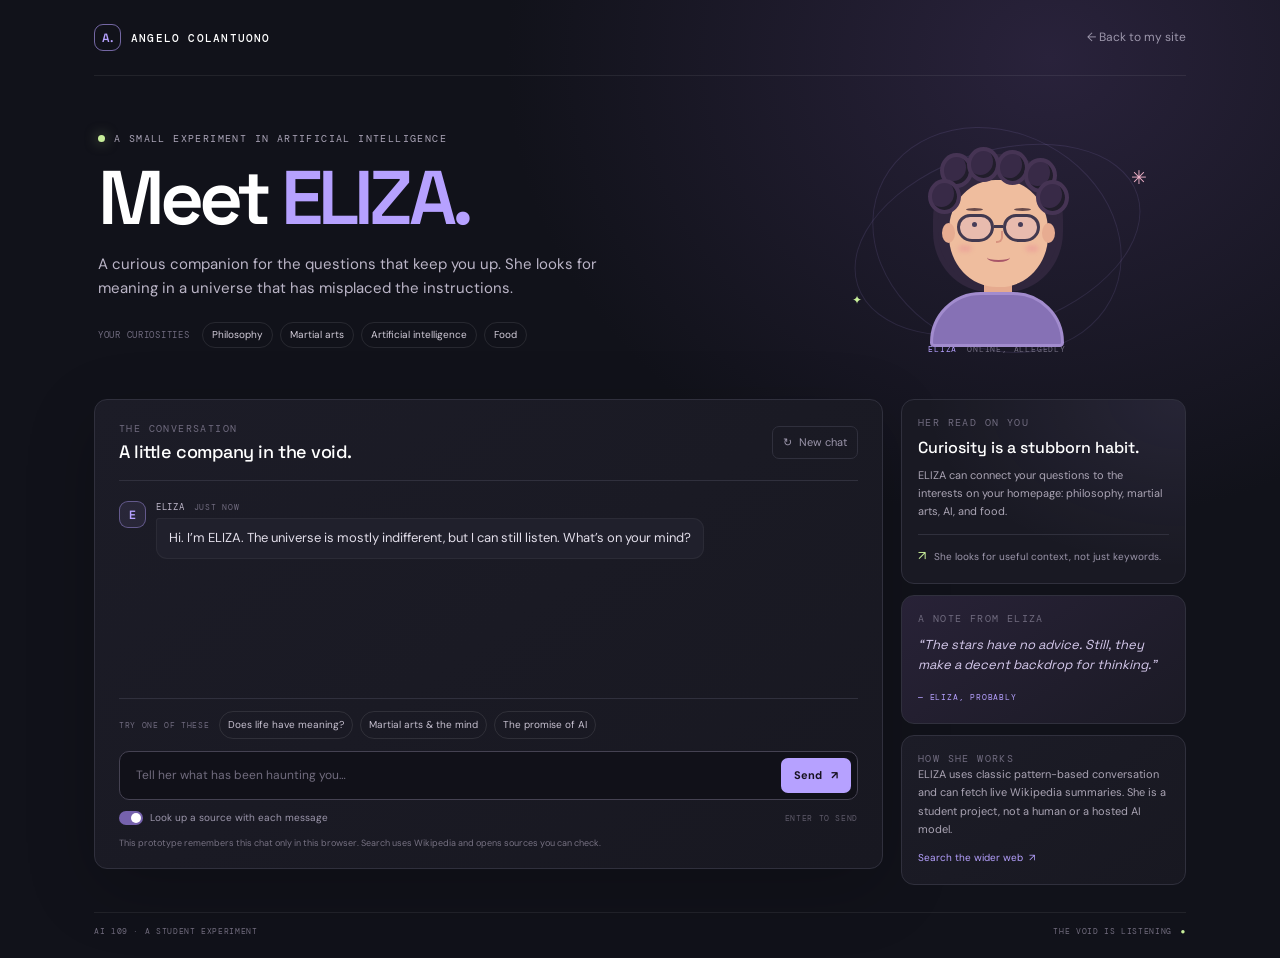
==== eliza.html @ 3b96e1e5 "Eliza Chatbot" ====
<!DOCTYPE html>
<html lang="en">
<head>
  <meta charset="UTF-8">
  <meta name="viewport" content="width=device-width, initial-scale=1">
  <meta name="theme-color" content="#11121a">
  <meta name="description" content="Talk with ELIZA, a gloomy little virtual companion for curious minds.">
  <title>ELIZA — A Virtual Companion</title>
  <link rel="stylesheet" href="eliza.css?v=1">
  <script src="eliza.js?v=1" defer></script>
</head>
<body>
  <div class="page-shell">
    <nav class="topbar" aria-label="Main navigation">
      <a class="wordmark" href="index.html"><span class="wordmark-mark">A.</span> ANGELO COLANTUONO</a>
      <a class="back-link" href="index.html"><span aria-hidden="true">←</span> Back to my site</a>
    </nav>

    <main>
      <header class="intro">
        <div class="intro-copy">
          <p class="eyebrow"><span class="status-dot"></span> A SMALL EXPERIMENT IN ARTIFICIAL INTELLIGENCE</p>
          <h1>Meet <span>ELIZA.</span></h1>
          <p class="intro-text">A curious companion for the questions that keep you up. She looks for meaning in a universe that has misplaced the instructions.</p>
          <div class="interest-row" aria-label="Topics ELIZA knows you enjoy">
            <span>YOUR CURIOSITIES</span><i>Philosophy</i><i>Martial arts</i><i>Artificial intelligence</i><i>Food</i>
          </div>
        </div>

        <div class="portrait-wrap" aria-label="Illustration of ELIZA, with curly hair and glasses">
          <div class="portrait-orbit orbit-one"></div>
          <div class="portrait-orbit orbit-two"></div>
          <div class="avatar" role="img" aria-label="A friendly illustrated face with curly dark hair, round glasses, and a small smile">
            <div class="hair-back"></div>
            <div class="curl curl-a"></div><div class="curl curl-b"></div><div class="curl curl-c"></div>
            <div class="curl curl-d"></div><div class="curl curl-e"></div><div class="curl curl-f"></div>
            <div class="face">
              <div class="ear ear-left"></div><div class="ear ear-right"></div>
              <div class="brow brow-left"></div><div class="brow brow-right"></div>
              <div class="glasses glasses-left"><span></span></div><div class="glasses glasses-right"><span></span></div>
              <div class="bridge"></div>
              <div class="nose"></div><div class="smile"></div>
              <div class="cheek cheek-left"></div><div class="cheek cheek-right"></div>
            </div>
            <div class="neck"></div><div class="shirt"></div>
          </div>
          <div class="portrait-caption"><span>ELIZA</span><span>ONLINE, ALLEGEDLY</span></div>
          <span class="sparkle sparkle-one">✳</span><span class="sparkle sparkle-two">✦</span>
        </div>
      </header>

      <section class="workbench" aria-label="ELIZA chat">
        <div class="chat-panel">
          <div class="chat-topline">
            <div><p class="eyebrow">THE CONVERSATION</p><h2>A little company in the void.</h2></div>
            <button class="reset-button" id="reset-chat" type="button" title="Start a new conversation">↻ <span>New chat</span></button>
          </div>

          <div class="messages" id="messages" role="log" aria-live="polite" aria-relevant="additions text">
            <article class="message bot-message">
              <div class="message-avatar" aria-hidden="true">E</div>
              <div class="message-content"><p class="speaker">ELIZA <time>JUST NOW</time></p><div class="bubble"><p>Hi. I’m ELIZA. The universe is mostly indifferent, but I can still listen. What’s on your mind?</p></div></div>
            </article>
          </div>

          <div class="suggestions" aria-label="Try asking ELIZA">
            <span>TRY ONE OF THESE</span>
            <button type="button" data-prompt="Does life have meaning?">Does life have meaning?</button>
            <button type="button" data-prompt="How does martial arts training affect the mind?">Martial arts &amp; the mind</button>
            <button type="button" data-prompt="What makes artificial intelligence interesting?">The promise of AI</button>
          </div>

          <form class="composer" id="chat-form">
            <label class="sr-only" for="user-input">Your message to ELIZA</label>
            <input id="user-input" name="message" type="text" maxlength="500" autocomplete="off" placeholder="Tell her what has been haunting you…" required>
            <button class="send-button" type="submit" aria-label="Send message">Send <span aria-hidden="true">↗</span></button>
          </form>
          <div class="composer-foot">
            <label class="lookup-toggle"><input id="lookup-toggle" type="checkbox" checked><span class="toggle-ui"></span><span>Look up a source with each message</span></label>
            <span class="key-hint">ENTER TO SEND</span>
          </div>
          <p class="privacy-note">This prototype remembers this chat only in this browser. Search uses Wikipedia and opens sources you can check.</p>
        </div>

        <aside class="side-panel">
          <div class="side-card signal-card">
            <p class="eyebrow">HER READ ON YOU</p>
            <h3>Curiosity is a stubborn habit.</h3>
            <p>ELIZA can connect your questions to the interests on your homepage: philosophy, martial arts, AI, and food.</p>
            <div class="signal-line"><span class="signal-icon">↗</span><span>She looks for useful context, not just keywords.</span></div>
          </div>
          <div class="side-card note-card">
            <p class="eyebrow">A NOTE FROM ELIZA</p>
            <blockquote>“The stars have no advice. Still, they make a decent backdrop for thinking.”</blockquote>
            <span class="note-signature">— ELIZA, PROBABLY</span>
          </div>
          <div class="side-card about-card">
            <p class="eyebrow">HOW SHE WORKS</p>
            <p>ELIZA uses classic pattern-based conversation and can fetch live Wikipedia summaries. She is a student project, not a human or a hosted AI model.</p>
            <a href="https://www.google.com/search?q=artificial+intelligence+philosophy+martial+arts+food" target="_blank" rel="noopener noreferrer">Search the wider web <span aria-hidden="true">↗</span></a>
          </div>
        </aside>
      </section>
      <footer class="footer"><span>AI 109 · A STUDENT EXPERIMENT</span><span>THE VOID IS LISTENING <b>●</b></span></footer>
    </main>
  </div>
</body>
</html>
---- eliza.css ----
@import url('https://fonts.googleapis.com/css2?family=DM+Mono:wght@400;500&family=DM+Sans:wght@400;500;600;700&family=Space+Grotesk:wght@400;500;600;700&display=swap');

:root { color-scheme: dark; --ink: #f1edf7; --muted: #9c96ab; --dim: #706b7f; --panel: #191923; --panel-soft: #20202c; --line: #30303d; --purple: #b6a1ff; --pink: #efb1c8; --lime: #c8ee9a; }
* { box-sizing: border-box; }
body { margin: 0; min-height: 100vh; color: var(--ink); background: radial-gradient(ellipse at 82% 6%, #29223b 0, transparent 34rem), #11121a; font: 15px/1.6 'DM Sans', sans-serif; }
body, body * { color: inherit; }
a { color: inherit; text-decoration: none; }
button, input { font: inherit; }
button { cursor: pointer; }
.page-shell { max-width: 1160px; margin: 0 auto; padding: 0 34px; }
.topbar { height: 76px; display: flex; align-items: center; justify-content: space-between; border-bottom: 1px solid #ffffff12; }
.wordmark { display: flex; align-items: center; gap: 10px; font: 500 11px 'DM Mono', monospace; letter-spacing: .11em; }
.wordmark-mark { display: grid; place-items: center; width: 27px; height: 27px; border: 1px solid #b6a1ff99; border-radius: 9px; color: var(--purple); font: 600 12px 'Space Grotesk', sans-serif; letter-spacing: 0; }
.back-link { color: var(--muted); font-size: 12px; transition: color .2s; }.back-link:hover { color: var(--ink); }
.intro { display: grid; grid-template-columns: 1fr 370px; align-items: center; gap: 40px; padding: 46px 4px 26px; }
.eyebrow { margin: 0; color: var(--dim); font: 10px 'DM Mono', monospace; letter-spacing: .14em; }
.intro-copy > .eyebrow { display: flex; align-items: center; gap: 9px; color: #aaa4b7; }
.status-dot { width: 7px; height: 7px; border-radius: 50%; background: var(--lime); box-shadow: 0 0 13px #c8ee9a88; }
h1, h2, h3, p { margin-top: 0; }
h1 { margin: 15px 0 8px; font: 600 clamp(48px, 7vw, 76px)/1 'Space Grotesk', sans-serif; letter-spacing: -.065em; }
h1 span { color: var(--purple); }
.intro-text { max-width: 560px; margin: 16px 0 22px; color: #bbb5c7; font-size: 15px; }
.interest-row { display: flex; flex-wrap: wrap; align-items: center; gap: 7px; }
.interest-row > span { margin-right: 5px; color: var(--dim); font: 9px 'DM Mono', monospace; letter-spacing: .08em; }
.interest-row i { padding: 4px 9px; border: 1px solid #ffffff18; border-radius: 99px; color: #d3cdda; font-size: 10px; font-style: normal; }
.portrait-wrap { position: relative; min-height: 235px; display: grid; place-items: center; overflow: hidden; }
.portrait-orbit { position: absolute; border: 1px solid #b6a1ff1e; border-radius: 50%; transform: rotate(-18deg); }.orbit-one { width: 295px; height: 178px; }.orbit-two { width: 258px; height: 216px; transform: rotate(28deg); }
.avatar { position: relative; width: 154px; height: 185px; margin-top: 4px; }
.hair-back { position: absolute; z-index: 1; top: 10px; left: 18px; width: 120px; height: 128px; border-radius: 47% 47% 43% 43%; background: #30263d; box-shadow: 0 0 0 5px #30263d; }
.curl { position: absolute; z-index: 3; width: 33px; height: 35px; border-radius: 50%; background: #382a47; border: 4px solid #463454; box-shadow: inset -3px -3px 0 #211d2b; }.curl-a { top: 4px; left: 20px; }.curl-b { top: -2px; left: 47px; }.curl-c { top: 1px; left: 76px; }.curl-d { top: 9px; left: 104px; }.curl-e { top: 30px; left: 8px; }.curl-f { top: 31px; left: 116px; }
.face { position: absolute; z-index: 2; top: 31px; left: 29px; width: 99px; height: 107px; border-radius: 47% 47% 48% 48%; background: #efbd9e; }
.ear { position: absolute; top: 43px; width: 13px; height: 20px; border-radius: 50%; background: #e7ac91; }.ear-left { left: -7px; }.ear-right { right: -7px; }
.brow { position: absolute; top: 28px; width: 17px; height: 3px; border-radius: 50%; background: #694b4c; }.brow-left { left: 17px; }.brow-right { right: 17px; }
.glasses { position: absolute; top: 34px; width: 37px; height: 28px; border: 3px solid #42394f; border-radius: 13px 13px 15px 15px; background: #c1b0ff29; }.glasses-left { left: 8px; }.glasses-right { right: 8px; }.glasses span { position: absolute; top: 5px; left: 12px; width: 5px; height: 5px; border-radius: 50%; background: #463d58; }.bridge { position: absolute; top: 45px; left: 45px; width: 9px; border-top: 3px solid #42394f; }
.nose { position: absolute; top: 51px; left: 47px; width: 7px; height: 12px; border-right: 2px solid #d8937f; border-bottom: 2px solid #d8937f; border-radius: 0 0 6px; }.smile { position: absolute; top: 73px; left: 38px; width: 23px; height: 9px; border-bottom: 2px solid #a85668; border-radius: 50%; }
.cheek { position: absolute; top: 65px; width: 14px; height: 7px; border-radius: 50%; background: #e9929680; filter: blur(2px); }.cheek-left { left: 9px; }.cheek-right { right: 9px; }
.neck { position: absolute; z-index: 1; top: 126px; left: 64px; width: 28px; height: 27px; background: #e6aa8f; }.shirt { position: absolute; z-index: 2; top: 143px; left: 10px; width: 134px; height: 55px; border-radius: 60px 60px 5px 5px; background: #8671b5; border: 3px solid #a28cce; }
.portrait-caption { position: absolute; bottom: 3px; display: flex; gap: 10px; color: var(--dim); font: 8px 'DM Mono', monospace; letter-spacing: .1em; }.portrait-caption span:first-child { color: var(--purple); }.sparkle { position: absolute; color: var(--pink); }.sparkle-one { top: 41px; right: 35px; font-size: 19px; }.sparkle-two { bottom: 47px; left: 40px; color: var(--lime); font-size: 12px; }
.workbench { display: grid; grid-template-columns: minmax(0, 1fr) 285px; align-items: start; gap: 18px; padding: 16px 0 27px; }
.chat-panel, .side-card { border: 1px solid var(--line); border-radius: 13px; background: linear-gradient(145deg, #1c1c27, #181821); }
.chat-panel { padding: 22px 24px 17px; box-shadow: 0 20px 70px #0003; }
.chat-topline { display: flex; align-items: center; justify-content: space-between; padding-bottom: 17px; border-bottom: 1px solid var(--line); }.chat-topline h2 { margin: 5px 0 0; font: 500 18px 'Space Grotesk', sans-serif; letter-spacing: -.025em; }
.reset-button { display: flex; align-items: center; gap: 7px; padding: 7px 10px; border: 1px solid var(--line); border-radius: 7px; background: transparent; color: var(--muted); font-size: 11px; }.reset-button:hover { color: var(--ink); border-color: #777083; }
.messages { display: flex; flex-direction: column; gap: 17px; min-height: 217px; max-height: 370px; overflow: auto; padding: 20px 3px 17px 0; scroll-behavior: smooth; }
.message { display: flex; gap: 10px; align-items: flex-start; }.message-avatar { display: grid; flex: 0 0 27px; place-items: center; width: 27px; height: 27px; border: 1px solid #b6a1ff6b; border-radius: 9px; background: #b6a1ff16; color: var(--purple); font: 600 12px 'Space Grotesk', sans-serif; }.user-message { justify-content: flex-end; }.user-message .message-content { order: 0; align-items: flex-end; }.user-message .message-avatar { order: 1; border-color: #c8ee9a55; background: #c8ee9a12; color: var(--lime); }.message-content { display: flex; flex-direction: column; align-items: flex-start; min-width: 0; max-width: min(88%, 600px); }.speaker { display: flex; gap: 9px; align-items: center; margin: 0 0 5px; color: #c1bacd; font: 9px 'DM Mono', monospace; letter-spacing: .08em; }.speaker time { color: var(--dim); font-size: 8px; }.bubble { padding: 9px 12px; border: 1px solid #ffffff0c; border-radius: 3px 11px 11px 11px; background: var(--panel-soft); color: #e2deea; font-size: 13px; }.user-message .bubble { border-color: #c8ee9a18; border-radius: 11px 3px 11px 11px; background: #c8ee9a0d; }.bubble p { margin: 0; white-space: pre-wrap; }.typing .bubble { color: var(--muted); font-style: italic; }.source-list { display: grid; gap: 6px; margin-top: 8px; }.source-link { display: block; padding: 8px 10px; border: 1px solid #b6a1ff26; border-radius: 8px; background: #b6a1ff08; color: var(--purple); font-size: 11px; }.source-link:hover { border-color: #b6a1ff70; background: #b6a1ff12; }.source-link small { display: block; margin-top: 2px; color: var(--muted); font-size: 10px; }
.suggestions { display: flex; flex-wrap: wrap; gap: 7px; align-items: center; padding: 12px 0; border-top: 1px solid var(--line); }.suggestions > span { margin-right: 3px; color: var(--dim); font: 8px 'DM Mono', monospace; letter-spacing: .08em; }.suggestions button { padding: 5px 8px; border: 1px solid #ffffff18; border-radius: 99px; background: transparent; color: #c7c1d0; font-size: 10px; transition: .18s; }.suggestions button:hover { border-color: #b6a1ff80; color: var(--purple); }
.composer { display: flex; gap: 8px; padding: 6px; border: 1px solid #454252; border-radius: 10px; background: #111119; }.composer:focus-within { border-color: #9b87dc; box-shadow: 0 0 0 3px #b6a1ff12; }.composer input { flex: 1; min-width: 0; padding: 8px 10px; border: 0; outline: 0; background: transparent; color: var(--ink); font-size: 12px; }.composer input::placeholder { color: #716c7e; }.send-button { padding: 8px 13px; border: 0; border-radius: 7px; background: var(--purple); color: #171320; font-size: 11px; font-weight: 700; }.send-button:hover { background: #c9bcff; }.send-button span { padding-left: 6px; }
.composer-foot { display: flex; justify-content: space-between; align-items: center; margin-top: 10px; }.lookup-toggle { display: inline-flex; align-items: center; gap: 7px; color: var(--muted); font-size: 10px; cursor: pointer; }.lookup-toggle input { position: absolute; width: 1px; height: 1px; opacity: 0; }.toggle-ui { position: relative; width: 24px; height: 14px; border-radius: 99px; background: #474351; transition: .2s; }.toggle-ui::after { content: ''; position: absolute; top: 2px; left: 2px; width: 10px; height: 10px; border-radius: 50%; background: #b8b1c5; transition: .2s; }.lookup-toggle input:checked + .toggle-ui { background: #7662ad; }.lookup-toggle input:checked + .toggle-ui::after { left: 12px; background: #fff; }.lookup-toggle input:focus-visible + .toggle-ui { outline: 2px solid var(--purple); outline-offset: 3px; }.key-hint { color: #5e5a69; font: 8px 'DM Mono', monospace; letter-spacing: .08em; }.privacy-note { margin: 10px 0 0; color: #777283; font-size: 9px; }
.side-panel { display: grid; gap: 11px; }.side-card { padding: 16px; }.side-card h3 { margin: 9px 0 7px; font: 500 16px/1.3 'Space Grotesk', sans-serif; }.side-card > p:not(.eyebrow) { margin: 0; color: #aaa4b4; font-size: 11px; line-height: 1.65; }.signal-card { background: radial-gradient(ellipse at top right, #b6a1ff16, transparent 65%), var(--panel); }.signal-line { display: flex; gap: 8px; align-items: center; margin-top: 14px; padding-top: 11px; border-top: 1px solid var(--line); color: var(--muted); font-size: 10px; }.signal-icon { color: var(--lime); font-size: 13px; }.note-card { background: linear-gradient(145deg, #282237, #1b1a25); }.note-card blockquote { margin: 10px 0 8px; color: #d5c9ec; font: italic 13px/1.55 'Space Grotesk', sans-serif; }.note-signature { color: var(--purple); font: 8px 'DM Mono', monospace; letter-spacing: .1em; }.about-card a { display: inline-block; margin-top: 12px; color: var(--purple); font-size: 10px; }.about-card a:hover { text-decoration: underline; }.about-card a span { margin-left: 3px; }
.footer { display: flex; justify-content: space-between; padding: 13px 0 22px; border-top: 1px solid #ffffff12; color: #716c7e; font: 8px 'DM Mono', monospace; letter-spacing: .08em; }.footer b { margin-left: 3px; color: var(--lime); font-size: 8px; }
.sr-only { position: absolute; width: 1px; height: 1px; padding: 0; margin: -1px; overflow: hidden; clip: rect(0,0,0,0); white-space: nowrap; border: 0; }
@media (max-width: 800px) { .page-shell { padding: 0 22px; }.intro { grid-template-columns: minmax(0, 1fr) 245px; gap: 10px; }.portrait-wrap { transform: scale(.9); }.workbench { grid-template-columns: minmax(0, 1fr) 240px; gap: 12px; }.chat-panel { padding: 18px; } }
@media (max-width: 650px) { .page-shell { padding: 0 16px; }.topbar { height: 62px; }.wordmark { font-size: 9px; }.intro { grid-template-columns: 1fr; gap: 0; padding-top: 34px; }.intro-copy { order: 1; }.portrait-wrap { grid-row: 1; min-height: 180px; transform: scale(.82); margin: -13px 0 -5px; }.intro-text { max-width: 480px; }.interest-row > span { width: 100%; margin-bottom: 3px; }.workbench { grid-template-columns: 1fr; padding-top: 10px; }.side-panel { grid-template-columns: repeat(2, minmax(0, 1fr)); }.about-card { grid-column: 1 / -1; }.chat-panel { padding: 16px 14px; }.messages { min-height: 220px; }.message-content { max-width: 91%; }.footer { font-size: 7px; } }
@media (max-width: 420px) { .back-link { font-size: 10px; }.side-panel { grid-template-columns: 1fr; }.about-card { grid-column: auto; }.chat-topline h2 { font-size: 16px; }.suggestions > span { width: 100%; }.composer-foot { align-items: flex-start; gap: 8px; }.key-hint { padding-top: 3px; } }
@media (prefers-reduced-motion: reduce) { *, *::before, *::after { scroll-behavior: auto !important; transition-duration: .01ms !important; } }
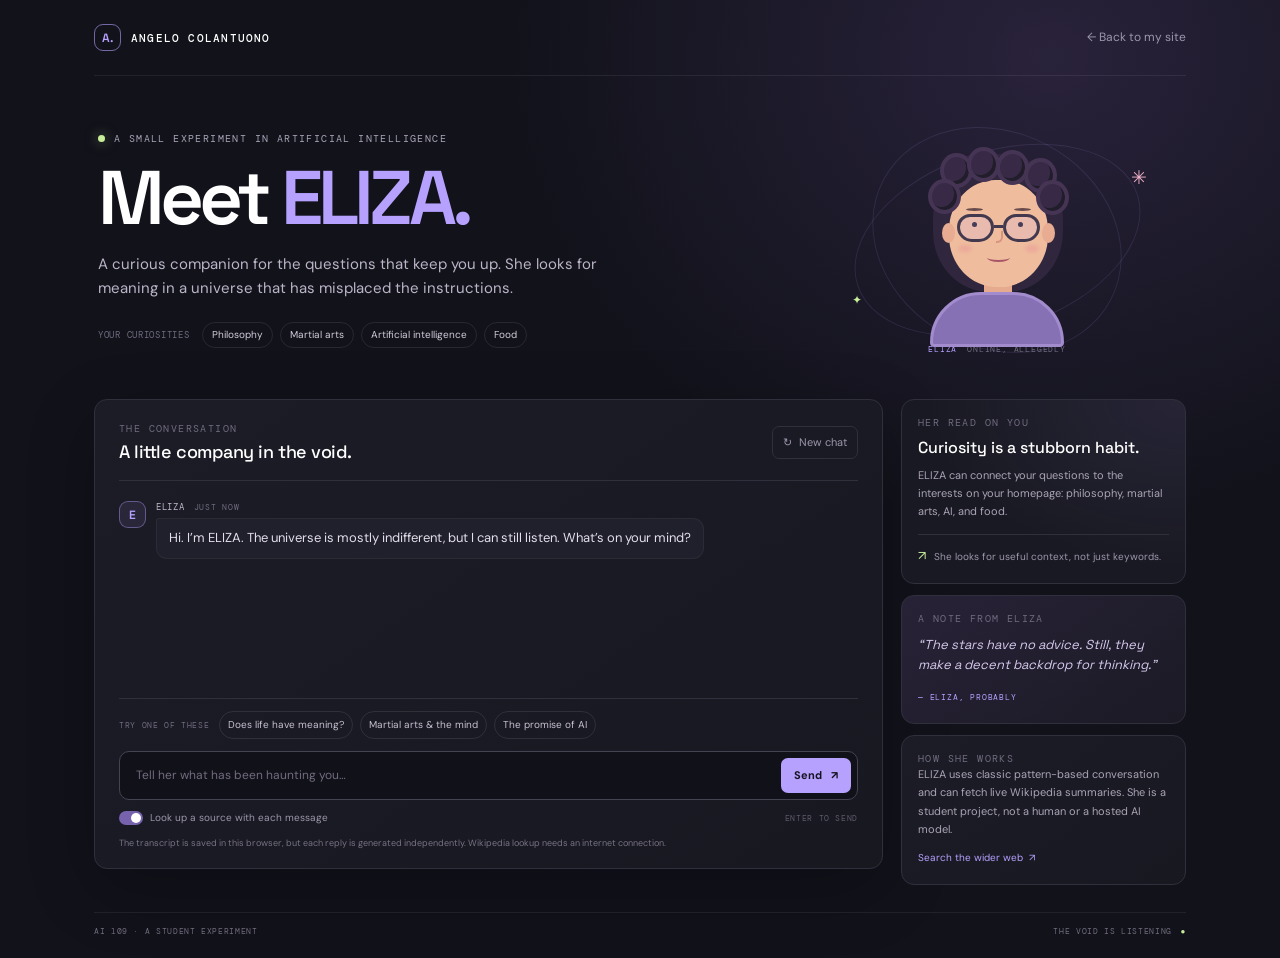
==== commit 47a10216: "Eliza Function Update" ====
--- a/eliza.html
+++ b/eliza.html
@@ -7,7 +7,7 @@
   <meta name="description" content="Talk with ELIZA, a gloomy little virtual companion for curious minds.">
   <title>ELIZA — A Virtual Companion</title>
   <link rel="stylesheet" href="eliza.css?v=1">
-  <script src="eliza.js?v=1" defer></script>
+  <script src="eliza.js?v=2" defer></script>
 </head>
 <body>
   <div class="page-shell">
@@ -79,7 +79,7 @@
             <label class="lookup-toggle"><input id="lookup-toggle" type="checkbox" checked><span class="toggle-ui"></span><span>Look up a source with each message</span></label>
             <span class="key-hint">ENTER TO SEND</span>
           </div>
-          <p class="privacy-note">This prototype remembers this chat only in this browser. Search uses Wikipedia and opens sources you can check.</p>
+          <p class="privacy-note">The transcript is saved in this browser, but each reply is generated independently. Wikipedia lookup needs an internet connection.</p>
         </div>
 
         <aside class="side-panel">
@@ -97,7 +97,7 @@
           <div class="side-card about-card">
             <p class="eyebrow">HOW SHE WORKS</p>
             <p>ELIZA uses classic pattern-based conversation and can fetch live Wikipedia summaries. She is a student project, not a human or a hosted AI model.</p>
-            <a href="https://www.google.com/search?q=artificial+intelligence+philosophy+martial+arts+food" target="_blank" rel="noopener noreferrer">Search the wider web <span aria-hidden="true">↗</span></a>
+            <a id="wider-search" href="https://www.google.com/search?q=artificial+intelligence+philosophy+martial+arts+food" target="_blank" rel="noopener noreferrer">Search the wider web <span aria-hidden="true">↗</span></a>
           </div>
         </aside>
       </section>
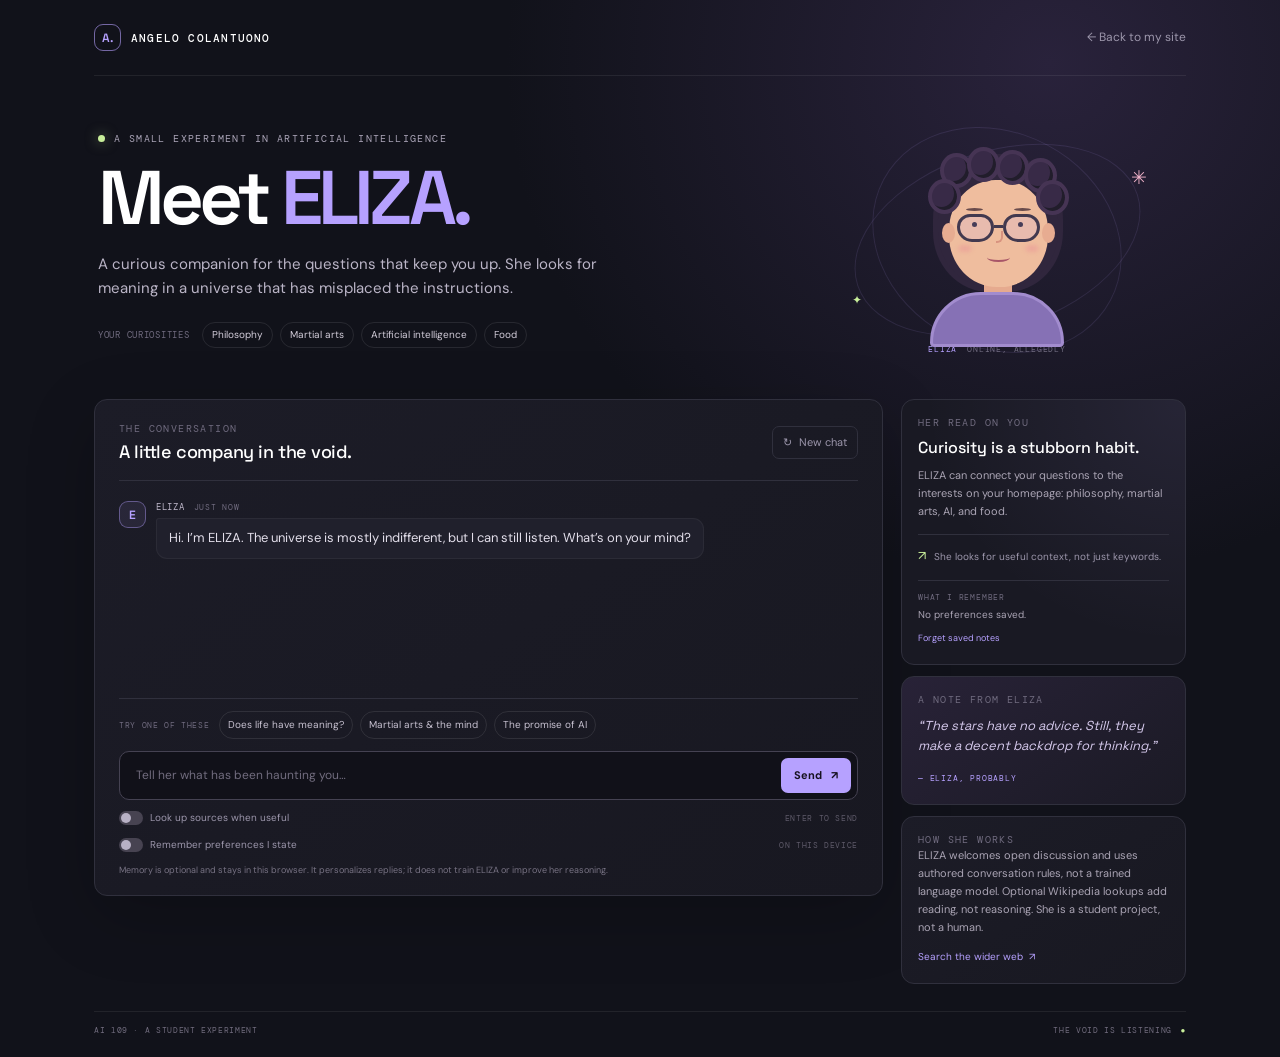
==== commit 01eb7835: "Add opt-in ELIZA memory and open discussion" ====
--- a/eliza.html
+++ b/eliza.html
@@ -6,8 +6,8 @@
   <meta name="theme-color" content="#11121a">
   <meta name="description" content="Talk with ELIZA, a gloomy little virtual companion for curious minds.">
   <title>ELIZA — A Virtual Companion</title>
-  <link rel="stylesheet" href="eliza.css?v=1">
-  <script src="eliza.js?v=2" defer></script>
+  <link rel="stylesheet" href="eliza.css?v=2">
+  <script src="eliza.js?v=3" defer></script>
 </head>
 <body>
   <div class="page-shell">
@@ -76,10 +76,14 @@
             <button class="send-button" type="submit" aria-label="Send message">Send <span aria-hidden="true">↗</span></button>
           </form>
           <div class="composer-foot">
-            <label class="lookup-toggle"><input id="lookup-toggle" type="checkbox" checked><span class="toggle-ui"></span><span>Look up a source with each message</span></label>
+            <label class="lookup-toggle"><input id="lookup-toggle" type="checkbox"><span class="toggle-ui"></span><span>Look up sources when useful</span></label>
             <span class="key-hint">ENTER TO SEND</span>
           </div>
-          <p class="privacy-note">The transcript is saved in this browser, but each reply is generated independently. Wikipedia lookup needs an internet connection.</p>
+          <div class="composer-foot memory-foot">
+            <label class="lookup-toggle"><input id="memory-toggle" type="checkbox"><span class="toggle-ui"></span><span>Remember preferences I state</span></label>
+            <span class="key-hint">ON THIS DEVICE</span>
+          </div>
+          <p class="privacy-note">Memory is optional and stays in this browser. It personalizes replies; it does not train ELIZA or improve her reasoning.</p>
         </div>
 
         <aside class="side-panel">
@@ -88,6 +92,7 @@
             <h3>Curiosity is a stubborn habit.</h3>
             <p>ELIZA can connect your questions to the interests on your homepage: philosophy, martial arts, AI, and food.</p>
             <div class="signal-line"><span class="signal-icon">↗</span><span>She looks for useful context, not just keywords.</span></div>
+            <div class="memory-box"><p class="memory-label">WHAT I REMEMBER</p><p id="memory-summary" class="memory-summary">No preferences saved.</p><button id="forget-memory" class="forget-button" type="button">Forget saved notes</button></div>
           </div>
           <div class="side-card note-card">
             <p class="eyebrow">A NOTE FROM ELIZA</p>
@@ -96,7 +101,7 @@
           </div>
           <div class="side-card about-card">
             <p class="eyebrow">HOW SHE WORKS</p>
-            <p>ELIZA uses classic pattern-based conversation and can fetch live Wikipedia summaries. She is a student project, not a human or a hosted AI model.</p>
+            <p>ELIZA welcomes open discussion and uses authored conversation rules, not a trained language model. Optional Wikipedia lookups add reading, not reasoning. She is a student project, not a human.</p>
             <a id="wider-search" href="https://www.google.com/search?q=artificial+intelligence+philosophy+martial+arts+food" target="_blank" rel="noopener noreferrer">Search the wider web <span aria-hidden="true">↗</span></a>
           </div>
         </aside>
--- a/eliza.css
+++ b/eliza.css
@@ -47,6 +47,7 @@
 .composer { display: flex; gap: 8px; padding: 6px; border: 1px solid #454252; border-radius: 10px; background: #111119; }.composer:focus-within { border-color: #9b87dc; box-shadow: 0 0 0 3px #b6a1ff12; }.composer input { flex: 1; min-width: 0; padding: 8px 10px; border: 0; outline: 0; background: transparent; color: var(--ink); font-size: 12px; }.composer input::placeholder { color: #716c7e; }.send-button { padding: 8px 13px; border: 0; border-radius: 7px; background: var(--purple); color: #171320; font-size: 11px; font-weight: 700; }.send-button:hover { background: #c9bcff; }.send-button span { padding-left: 6px; }
 .composer-foot { display: flex; justify-content: space-between; align-items: center; margin-top: 10px; }.lookup-toggle { display: inline-flex; align-items: center; gap: 7px; color: var(--muted); font-size: 10px; cursor: pointer; }.lookup-toggle input { position: absolute; width: 1px; height: 1px; opacity: 0; }.toggle-ui { position: relative; width: 24px; height: 14px; border-radius: 99px; background: #474351; transition: .2s; }.toggle-ui::after { content: ''; position: absolute; top: 2px; left: 2px; width: 10px; height: 10px; border-radius: 50%; background: #b8b1c5; transition: .2s; }.lookup-toggle input:checked + .toggle-ui { background: #7662ad; }.lookup-toggle input:checked + .toggle-ui::after { left: 12px; background: #fff; }.lookup-toggle input:focus-visible + .toggle-ui { outline: 2px solid var(--purple); outline-offset: 3px; }.key-hint { color: #5e5a69; font: 8px 'DM Mono', monospace; letter-spacing: .08em; }.privacy-note { margin: 10px 0 0; color: #777283; font-size: 9px; }
 .side-panel { display: grid; gap: 11px; }.side-card { padding: 16px; }.side-card h3 { margin: 9px 0 7px; font: 500 16px/1.3 'Space Grotesk', sans-serif; }.side-card > p:not(.eyebrow) { margin: 0; color: #aaa4b4; font-size: 11px; line-height: 1.65; }.signal-card { background: radial-gradient(ellipse at top right, #b6a1ff16, transparent 65%), var(--panel); }.signal-line { display: flex; gap: 8px; align-items: center; margin-top: 14px; padding-top: 11px; border-top: 1px solid var(--line); color: var(--muted); font-size: 10px; }.signal-icon { color: var(--lime); font-size: 13px; }.note-card { background: linear-gradient(145deg, #282237, #1b1a25); }.note-card blockquote { margin: 10px 0 8px; color: #d5c9ec; font: italic 13px/1.55 'Space Grotesk', sans-serif; }.note-signature { color: var(--purple); font: 8px 'DM Mono', monospace; letter-spacing: .1em; }.about-card a { display: inline-block; margin-top: 12px; color: var(--purple); font-size: 10px; }.about-card a:hover { text-decoration: underline; }.about-card a span { margin-left: 3px; }
+.memory-foot { padding-top: 1px; }.memory-box { margin-top: 13px; padding-top: 11px; border-top: 1px solid var(--line); }.memory-label { margin: 0 0 5px; color: var(--dim); font: 8px 'DM Mono', monospace; letter-spacing: .1em; }.memory-summary { margin: 0; color: #aaa4b4; font-size: 10px; line-height: 1.55; overflow-wrap: anywhere; }.forget-button { margin-top: 8px; padding: 0; border: 0; background: transparent; color: var(--purple); font-size: 9px; }.forget-button:hover { text-decoration: underline; }
 .footer { display: flex; justify-content: space-between; padding: 13px 0 22px; border-top: 1px solid #ffffff12; color: #716c7e; font: 8px 'DM Mono', monospace; letter-spacing: .08em; }.footer b { margin-left: 3px; color: var(--lime); font-size: 8px; }
 .sr-only { position: absolute; width: 1px; height: 1px; padding: 0; margin: -1px; overflow: hidden; clip: rect(0,0,0,0); white-space: nowrap; border: 0; }
 @media (max-width: 800px) { .page-shell { padding: 0 22px; }.intro { grid-template-columns: minmax(0, 1fr) 245px; gap: 10px; }.portrait-wrap { transform: scale(.9); }.workbench { grid-template-columns: minmax(0, 1fr) 240px; gap: 12px; }.chat-panel { padding: 18px; } }
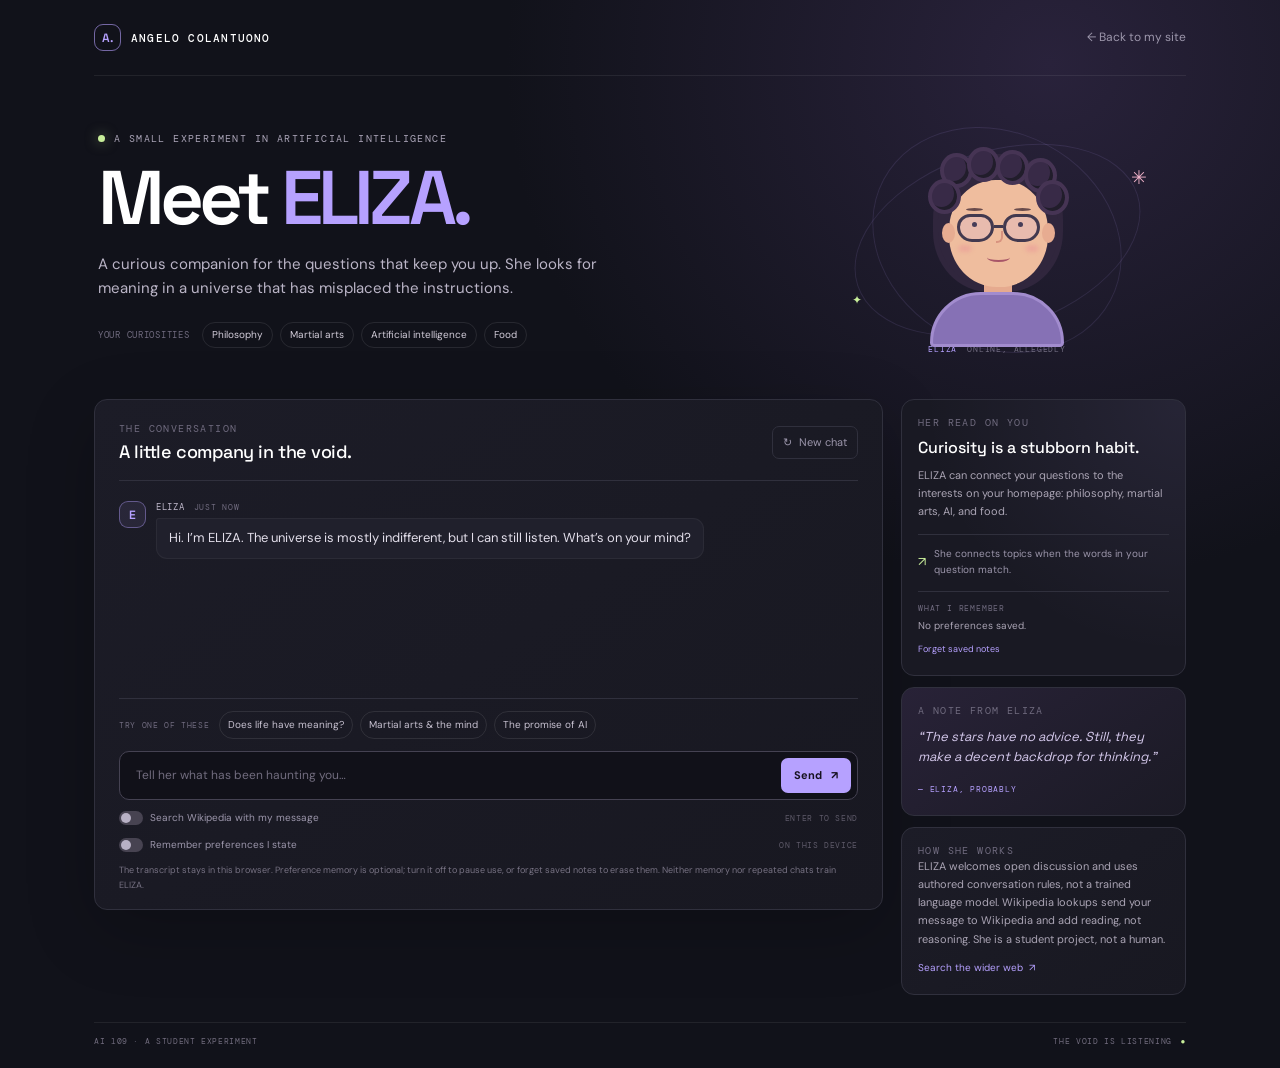
==== commit fcac9e35: "Harden ELIZA matching and conversation flow" ====
--- a/eliza.html
+++ b/eliza.html
@@ -7,7 +7,7 @@
   <meta name="description" content="Talk with ELIZA, a gloomy little virtual companion for curious minds.">
   <title>ELIZA — A Virtual Companion</title>
   <link rel="stylesheet" href="eliza.css?v=2">
-  <script src="eliza.js?v=3" defer></script>
+  <script src="eliza.js?v=5" defer></script>
 </head>
 <body>
   <div class="page-shell">
@@ -76,14 +76,14 @@
             <button class="send-button" type="submit" aria-label="Send message">Send <span aria-hidden="true">↗</span></button>
           </form>
           <div class="composer-foot">
-            <label class="lookup-toggle"><input id="lookup-toggle" type="checkbox"><span class="toggle-ui"></span><span>Look up sources when useful</span></label>
+            <label class="lookup-toggle"><input id="lookup-toggle" type="checkbox"><span class="toggle-ui"></span><span>Search Wikipedia with my message</span></label>
             <span class="key-hint">ENTER TO SEND</span>
           </div>
           <div class="composer-foot memory-foot">
             <label class="lookup-toggle"><input id="memory-toggle" type="checkbox"><span class="toggle-ui"></span><span>Remember preferences I state</span></label>
             <span class="key-hint">ON THIS DEVICE</span>
           </div>
-          <p class="privacy-note">Memory is optional and stays in this browser. It personalizes replies; it does not train ELIZA or improve her reasoning.</p>
+          <p class="privacy-note">The transcript stays in this browser. Preference memory is optional; turn it off to pause use, or forget saved notes to erase them. Neither memory nor repeated chats train ELIZA.</p>
         </div>
 
         <aside class="side-panel">
@@ -91,7 +91,7 @@
             <p class="eyebrow">HER READ ON YOU</p>
             <h3>Curiosity is a stubborn habit.</h3>
             <p>ELIZA can connect your questions to the interests on your homepage: philosophy, martial arts, AI, and food.</p>
-            <div class="signal-line"><span class="signal-icon">↗</span><span>She looks for useful context, not just keywords.</span></div>
+            <div class="signal-line"><span class="signal-icon">↗</span><span>She connects topics when the words in your question match.</span></div>
             <div class="memory-box"><p class="memory-label">WHAT I REMEMBER</p><p id="memory-summary" class="memory-summary">No preferences saved.</p><button id="forget-memory" class="forget-button" type="button">Forget saved notes</button></div>
           </div>
           <div class="side-card note-card">
@@ -101,7 +101,7 @@
           </div>
           <div class="side-card about-card">
             <p class="eyebrow">HOW SHE WORKS</p>
-            <p>ELIZA welcomes open discussion and uses authored conversation rules, not a trained language model. Optional Wikipedia lookups add reading, not reasoning. She is a student project, not a human.</p>
+            <p>ELIZA welcomes open discussion and uses authored conversation rules, not a trained language model. Wikipedia lookups send your message to Wikipedia and add reading, not reasoning. She is a student project, not a human.</p>
             <a id="wider-search" href="https://www.google.com/search?q=artificial+intelligence+philosophy+martial+arts+food" target="_blank" rel="noopener noreferrer">Search the wider web <span aria-hidden="true">↗</span></a>
           </div>
         </aside>
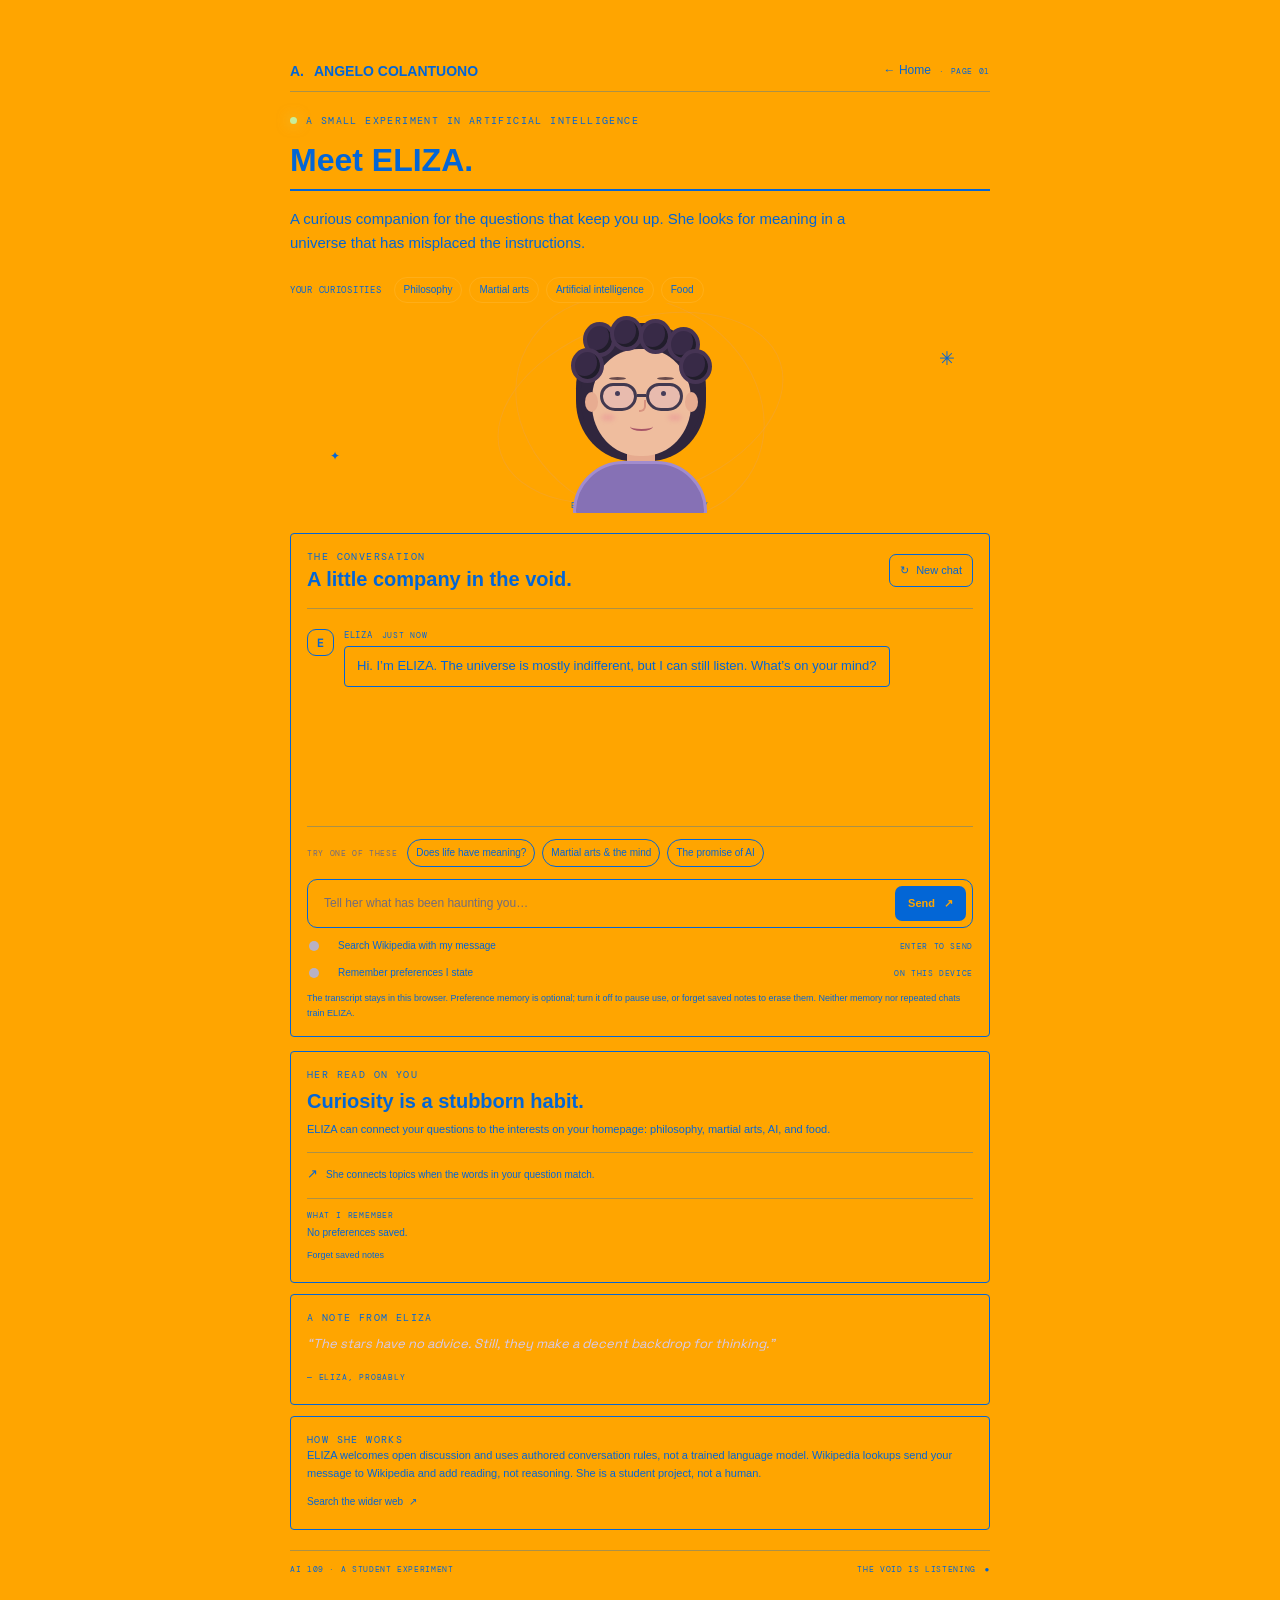
==== commit ba826b71: "Make ELIZA a matching second site page" ====
--- a/eliza.html
+++ b/eliza.html
@@ -7,13 +7,13 @@
   <meta name="description" content="Talk with ELIZA, a gloomy little virtual companion for curious minds.">
   <title>ELIZA — A Virtual Companion</title>
   <link rel="stylesheet" href="eliza.css?v=2">
-  <script src="eliza.js?v=5" defer></script>
+  <script src="eliza.js?v=6" defer></script>
 </head>
 <body>
   <div class="page-shell">
     <nav class="topbar" aria-label="Main navigation">
       <a class="wordmark" href="index.html"><span class="wordmark-mark">A.</span> ANGELO COLANTUONO</a>
-      <a class="back-link" href="index.html"><span aria-hidden="true">←</span> Back to my site</a>
+      <a class="back-link" href="index.html"><span aria-hidden="true">←</span> Home <span class="page-number">· PAGE 01</span></a>
     </nav>
 
     <main>
--- a/eliza.css
+++ b/eliza.css
@@ -11,7 +11,7 @@
 .topbar { height: 76px; display: flex; align-items: center; justify-content: space-between; border-bottom: 1px solid #ffffff12; }
 .wordmark { display: flex; align-items: center; gap: 10px; font: 500 11px 'DM Mono', monospace; letter-spacing: .11em; }
 .wordmark-mark { display: grid; place-items: center; width: 27px; height: 27px; border: 1px solid #b6a1ff99; border-radius: 9px; color: var(--purple); font: 600 12px 'Space Grotesk', sans-serif; letter-spacing: 0; }
-.back-link { color: var(--muted); font-size: 12px; transition: color .2s; }.back-link:hover { color: var(--ink); }
+.back-link { color: var(--muted); font-size: 12px; transition: color .2s; }.back-link:hover { color: var(--ink); }.page-number { margin-left: 5px; color: var(--dim); font: 8px 'DM Mono', monospace; letter-spacing: .08em; }
 .intro { display: grid; grid-template-columns: 1fr 370px; align-items: center; gap: 40px; padding: 46px 4px 26px; }
 .eyebrow { margin: 0; color: var(--dim); font: 10px 'DM Mono', monospace; letter-spacing: .14em; }
 .intro-copy > .eyebrow { display: flex; align-items: center; gap: 9px; color: #aaa4b7; }
@@ -54,3 +54,36 @@
 @media (max-width: 650px) { .page-shell { padding: 0 16px; }.topbar { height: 62px; }.wordmark { font-size: 9px; }.intro { grid-template-columns: 1fr; gap: 0; padding-top: 34px; }.intro-copy { order: 1; }.portrait-wrap { grid-row: 1; min-height: 180px; transform: scale(.82); margin: -13px 0 -5px; }.intro-text { max-width: 480px; }.interest-row > span { width: 100%; margin-bottom: 3px; }.workbench { grid-template-columns: 1fr; padding-top: 10px; }.side-panel { grid-template-columns: repeat(2, minmax(0, 1fr)); }.about-card { grid-column: 1 / -1; }.chat-panel { padding: 16px 14px; }.messages { min-height: 220px; }.message-content { max-width: 91%; }.footer { font-size: 7px; } }
 @media (max-width: 420px) { .back-link { font-size: 10px; }.side-panel { grid-template-columns: 1fr; }.about-card { grid-column: auto; }.chat-topline h2 { font-size: 16px; }.suggestions > span { width: 100%; }.composer-foot { align-items: flex-start; gap: 8px; }.key-hint { padding-top: 3px; } }
 @media (prefers-reduced-motion: reduce) { *, *::before, *::after { scroll-behavior: auto !important; transition-duration: .01ms !important; } }
+
+/* Match the simple orange and blue style of the homepage. */
+body { max-width: 740px; margin: 30px auto; padding: 20px; background: orange; color: #0366d6; font: 16px/1.6 Arial, sans-serif; }
+.page-shell { max-width: none; margin: 0; padding: 0; }
+.topbar { height: auto; min-height: 42px; border-color: #0366d655; }
+.wordmark { font: 700 14px Arial, sans-serif; letter-spacing: 0; }
+.wordmark-mark { width: auto; height: auto; border: 0; border-radius: 0; color: #0366d6; font: inherit; }
+.back-link, .page-number { color: #0366d6; }
+.intro { grid-template-columns: 1fr; gap: 0; padding: 22px 0 10px; }
+.intro-copy > .eyebrow, .eyebrow, .interest-row > span, .interest-row i,
+.intro-text, .portrait-caption, .footer, .speaker, .speaker time,
+.lookup-toggle, .key-hint, .privacy-note, .side-card > p:not(.eyebrow),
+.signal-line, .memory-summary, .memory-label { color: #0366d6; }
+.intro h1 { font: bold 2em Arial, sans-serif; letter-spacing: normal; border-bottom: 2px solid #0366d6; padding-bottom: 10px; }
+.intro h1 span { color: #0366d6; }
+.portrait-wrap { min-height: 210px; }
+.portrait-caption span:first-child, .sparkle, .sparkle-two { color: #0366d6; }
+.workbench { grid-template-columns: 1fr; gap: 14px; padding: 10px 0 20px; }
+.chat-panel, .side-card, .signal-card, .note-card { border: 1px solid #0366d6; border-radius: 4px; background: #ffa500; box-shadow: none; }
+.chat-panel { padding: 16px; }
+.chat-topline { border-color: #0366d655; }
+.chat-topline h2, .side-card h3 { color: #0366d6; font: bold 1.25em Arial, sans-serif; letter-spacing: normal; }
+.reset-button, .suggestions button, .composer, .composer input, .send-button,
+.bubble, .message-avatar, .source-link, .toggle-ui { color: #0366d6; border-color: #0366d6; background: transparent; }
+.send-button { background: #0366d6; color: orange !important; }
+.message-avatar { color: #0366d6; }
+.bubble { border-radius: 4px; }
+.suggestions { border-color: #0366d655; }
+.about-card a, .forget-button, .note-signature, .signal-icon { color: #0366d6; }
+.memory-box, .signal-line { border-color: #0366d655; }
+.footer { border-color: #0366d655; }
+.footer b { color: #0366d6; }
+@media (max-width: 650px) { body { margin: 14px auto; padding: 16px; }.intro { grid-template-columns: 1fr; }.side-panel { grid-template-columns: 1fr; }.about-card { grid-column: auto; } }
